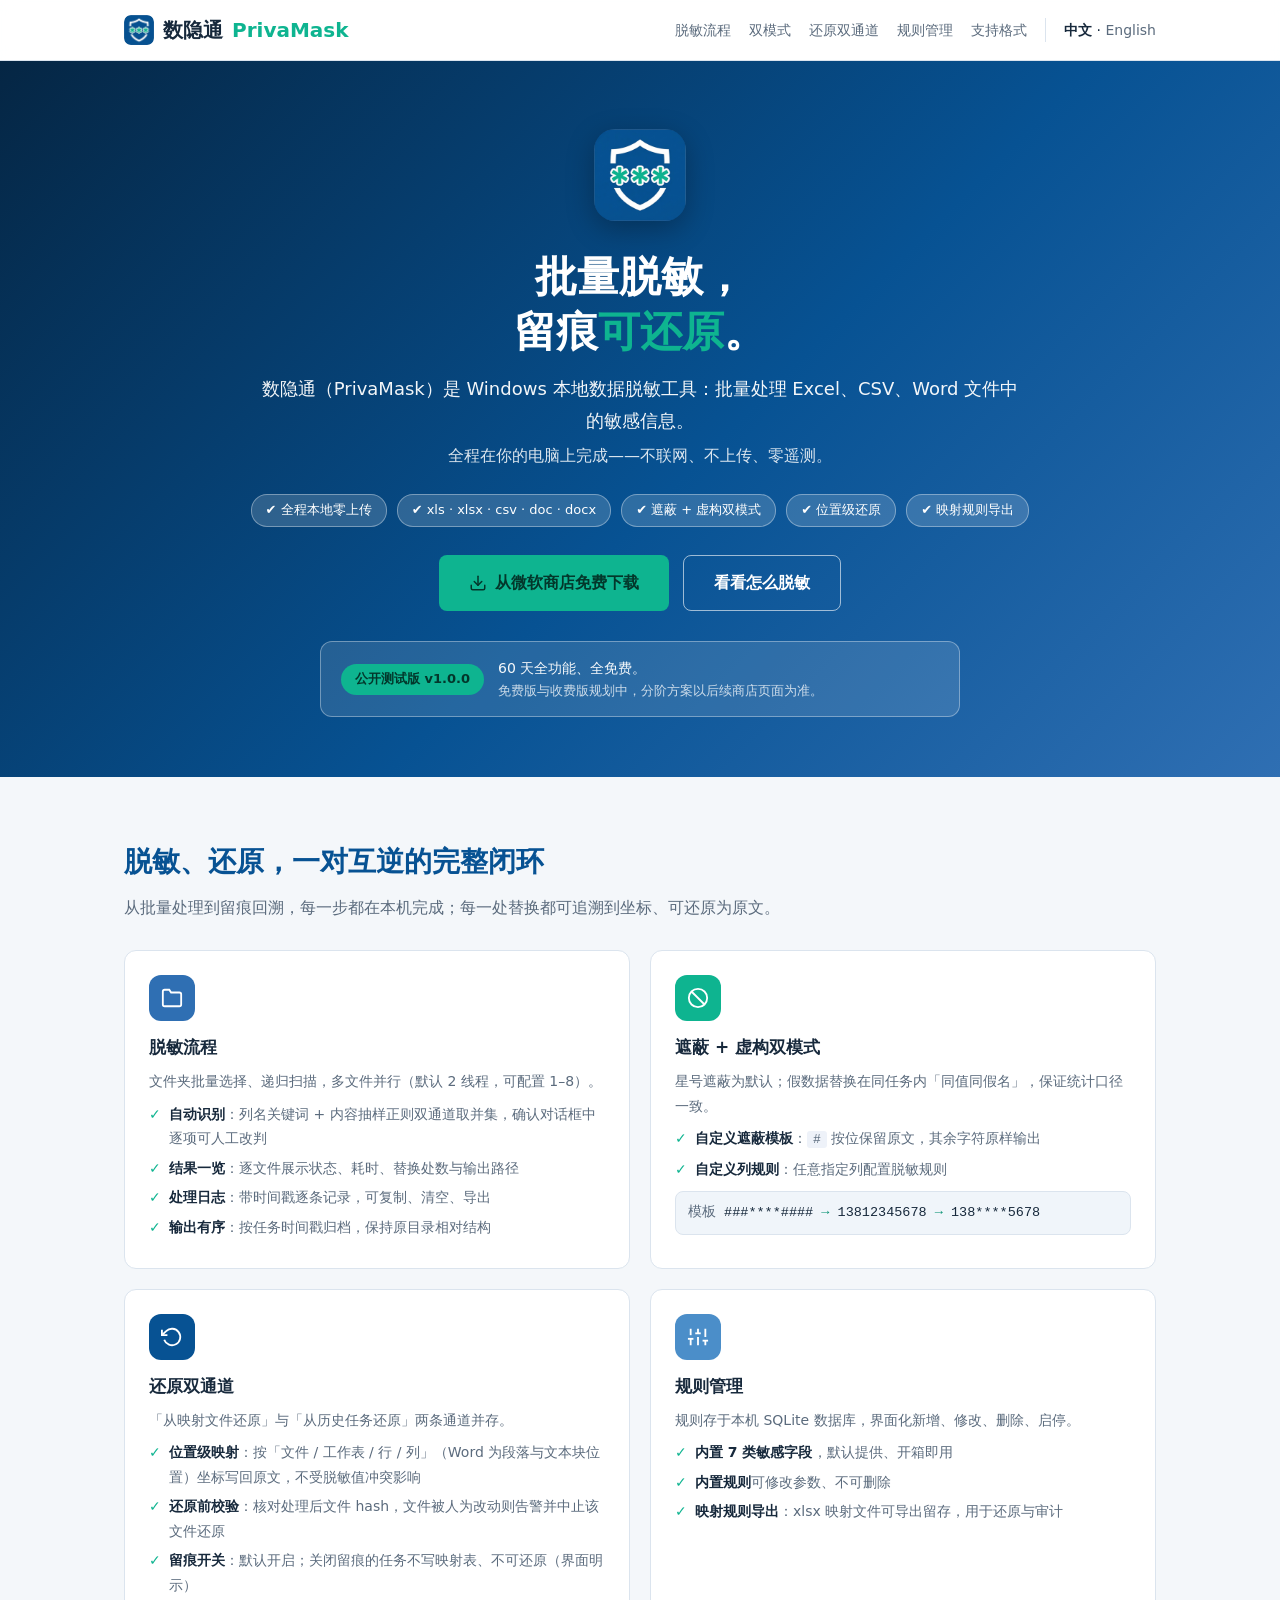
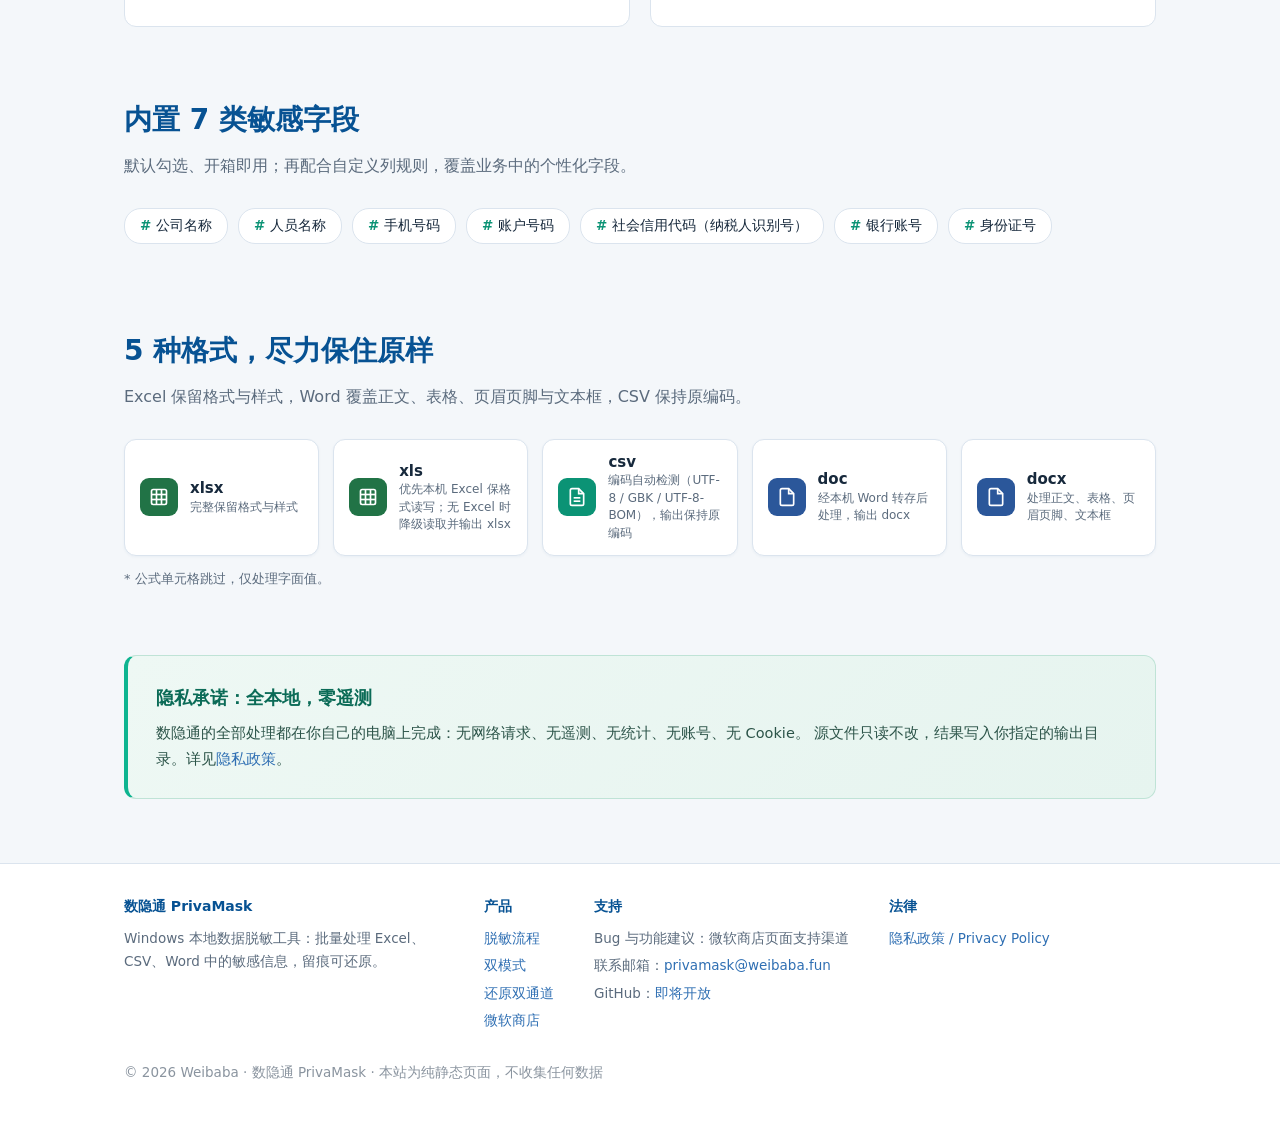
==== index.html @ cf5044ce "v1.0.0" ====
<!DOCTYPE html>
<html lang="zh-CN">
<head>
<meta charset="UTF-8">
<meta name="viewport" content="width=device-width, initial-scale=1.0">
<link rel="icon" href="/favicon.ico" sizes="48x48">
<link rel="icon" type="image/png" sizes="128x128" href="/favicon.png">
<link rel="apple-touch-icon" href="/apple-touch-icon.png">
<meta name="description" content="数隐通（PrivaMask）— Windows 本地数据脱敏工具：批量处理 Excel（xls / xlsx）、CSV、Word（doc / docx）中的敏感信息，遮蔽 + 虚构双模式，位置级还原，全程本地零上传。">
<meta property="og:title" content="数隐通 PrivaMask — 批量脱敏，留痕可还原">
<meta property="og:description" content="Windows 本地数据脱敏工具：xls · xlsx · csv · doc · docx 批量脱敏，遮蔽 + 虚构双模式，位置级还原，映射规则导出，全程本地零上传。">
<meta property="og:type" content="website">
<meta property="og:url" content="https://privamask.weibaba.fun/">
<title>数隐通 PrivaMask — 批量脱敏，留痕可还原 | Windows 本地数据脱敏工具</title>
<link rel="canonical" href="https://privamask.weibaba.fun/">
<link rel="alternate" hreflang="zh-CN" href="https://privamask.weibaba.fun/">
<link rel="alternate" hreflang="en" href="https://privamask.weibaba.fun/en/">
<link rel="alternate" hreflang="x-default" href="https://privamask.weibaba.fun/">
<meta property="og:image" content="https://privamask.weibaba.fun/assets/img/logo.png">
<link rel="stylesheet" href="assets/style.css">
<script type="application/ld+json">
{"@context":"https://schema.org","@type":"SoftwareApplication",
 "name":"PrivaMask 数隐通","operatingSystem":"Windows 10, Windows 11",
 "applicationCategory":"SecurityApplication",
 "url":"https://privamask.weibaba.fun/","softwareVersion":"1.0.0",
 "inLanguage":["zh-CN","en"],
 "description":"Local data masking tool for Windows: batch-masks sensitive data in Excel (xls/xlsx), CSV and Word (doc/docx) files with masking and fake-data modes, position-level restore and full offline processing.",
 "offers":{"@type":"Offer","price":"0","priceCurrency":"USD"},
 "screenshot":"https://privamask.weibaba.fun/"}
</script>
</head>
<body>

<nav>
  <div class="container nav-inner">
    <a class="brand" href="/"><img src="/assets/img/logo.png" alt="数隐通 PrivaMask">数隐通 <span class="dot">PrivaMask</span></a>
    <div class="nav-links">
      <a class="hide-sm" href="#workflow">脱敏流程</a>
      <a class="hide-sm" href="#modes">双模式</a>
      <a class="hide-sm" href="#restore">还原双通道</a>
      <a class="hide-sm" href="#rules">规则管理</a>
      <a class="hide-sm" href="#formats">支持格式</a>
      <span class="lang-switch"><b>中文</b> · <a href="/en/" hreflang="en" lang="en">English</a></span>
    </div>
  </div>
</nav>

<header class="hero">
  <div class="container">
    <img class="hero-logo" src="/assets/img/logo.png" alt="数隐通 PrivaMask">
    <h1>批量脱敏，<br>留痕<span class="key">可还原</span>。</h1>
    <p class="pitch">数隐通（PrivaMask）是 Windows 本地数据脱敏工具：批量处理 Excel、CSV、Word 文件中的敏感信息。</p>
    <p class="sub">全程在你的电脑上完成——不联网、不上传、零遥测。</p>
    <div class="platform-pills">
      <span class="pill">✔ 全程本地零上传</span>
      <span class="pill">✔ xls · xlsx · csv · doc · docx</span>
      <span class="pill">✔ 遮蔽 + 虚构双模式</span>
      <span class="pill">✔ 位置级还原</span>
      <span class="pill">✔ 映射规则导出</span>
    </div>
    <div class="btn-row">
      <a class="btn btn-primary" href="https://apps.microsoft.com/detail/9P75XG3KTHR8">
        <svg width="18" height="18" viewBox="0 0 24 24" fill="none" stroke="currentColor" stroke-width="2" stroke-linecap="round" stroke-linejoin="round"><path d="M21 15v4a2 2 0 0 1-2 2H5a2 2 0 0 1-2-2v-4"/><polyline points="7 10 12 15 17 10"/><line x1="12" y1="15" x2="12" y2="3"/></svg>
        从微软商店免费下载
      </a>
      <a class="btn btn-ghost" href="#workflow">看看怎么脱敏</a>
    </div>
    <div class="ver-card">
      <span class="ver-badge">公开测试版 v1.0.0</span>
      <p>60 天全功能、全免费。
        <small>免费版与收费版规划中，分阶方案以后续商店页面为准。</small></p>
    </div>
  </div>
</header>

<main class="container">

  <!-- ============ 功能区：四块 ============ -->
  <section class="block" id="features">
    <h2 class="title">脱敏、还原，一对互逆的完整闭环</h2>
    <p class="lead">从批量处理到留痕回溯，每一步都在本机完成；每一处替换都可追溯到坐标、可还原为原文。</p>
    <div class="feat-grid">

      <div class="feat" id="workflow">
        <div class="ico c1"><svg width="22" height="22" viewBox="0 0 24 24" fill="none" stroke="currentColor" stroke-width="2"><path d="M22 19a2 2 0 0 1-2 2H4a2 2 0 0 1-2-2V5a2 2 0 0 1 2-2h5l2 3h9a2 2 0 0 1 2 2z"/></svg></div>
        <h3>脱敏流程</h3>
        <p class="note">文件夹批量选择、递归扫描，多文件并行（默认 2 线程，可配置 1–8）。</p>
        <ul class="flist">
          <li><b>自动识别</b>：列名关键词 + 内容抽样正则双通道取并集，确认对话框中逐项可人工改判</li>
          <li><b>结果一览</b>：逐文件展示状态、耗时、替换处数与输出路径</li>
          <li><b>处理日志</b>：带时间戳逐条记录，可复制、清空、导出</li>
          <li><b>输出有序</b>：按任务时间戳归档，保持原目录相对结构</li>
        </ul>
      </div>

      <div class="feat" id="modes">
        <div class="ico c2"><svg width="22" height="22" viewBox="0 0 24 24" fill="none" stroke="currentColor" stroke-width="2"><circle cx="12" cy="12" r="10"/><path d="M4.9 4.9l14.2 14.2"/></svg></div>
        <h3>遮蔽 + 虚构双模式</h3>
        <p class="note">星号遮蔽为默认；假数据替换在同任务内「同值同假名」，保证统计口径一致。</p>
        <ul class="flist">
          <li><b>自定义遮蔽模板</b>：<code>#</code> 按位保留原文，其余字符原样输出</li>
          <li><b>自定义列规则</b>：任意指定列配置脱敏规则</li>
        </ul>
        <div class="demo">
          <span class="cm">模板</span> ###****#### <span class="arrow">→</span> 13812345678 <span class="arrow">→</span> 138****5678
        </div>
      </div>

      <div class="feat" id="restore">
        <div class="ico c3"><svg width="22" height="22" viewBox="0 0 24 24" fill="none" stroke="currentColor" stroke-width="2"><polyline points="1 4 1 10 7 10"/><path d="M3.51 15a9 9 0 1 0 2.13-9.36L1 10"/></svg></div>
        <h3>还原双通道</h3>
        <p class="note">「从映射文件还原」与「从历史任务还原」两条通道并存。</p>
        <ul class="flist">
          <li><b>位置级映射</b>：按「文件 / 工作表 / 行 / 列」（Word 为段落与文本块位置）坐标写回原文，不受脱敏值冲突影响</li>
          <li><b>还原前校验</b>：核对处理后文件 hash，文件被人为改动则告警并中止该文件还原</li>
          <li><b>留痕开关</b>：默认开启；关闭留痕的任务不写映射表、不可还原（界面明示）</li>
        </ul>
      </div>

      <div class="feat" id="rules">
        <div class="ico c4"><svg width="22" height="22" viewBox="0 0 24 24" fill="none" stroke="currentColor" stroke-width="2"><line x1="4" y1="21" x2="4" y2="14"/><line x1="4" y1="10" x2="4" y2="3"/><line x1="12" y1="21" x2="12" y2="12"/><line x1="12" y1="8" x2="12" y2="3"/><line x1="20" y1="21" x2="20" y2="16"/><line x1="20" y1="12" x2="20" y2="3"/><line x1="1" y1="14" x2="7" y2="14"/><line x1="9" y1="8" x2="15" y2="8"/><line x1="17" y1="16" x2="23" y2="16"/></svg></div>
        <h3>规则管理</h3>
        <p class="note">规则存于本机 SQLite 数据库，界面化新增、修改、删除、启停。</p>
        <ul class="flist">
          <li><b>内置 7 类敏感字段</b>，默认提供、开箱即用</li>
          <li><b>内置规则</b>可修改参数、不可删除</li>
          <li><b>映射规则导出</b>：xlsx 映射文件可导出留存，用于还原与审计</li>
        </ul>
      </div>

    </div>
  </section>

  <!-- ============ 内置 7 类 ============ -->
  <section class="block" id="builtin">
    <h2 class="title">内置 7 类敏感字段</h2>
    <p class="lead">默认勾选、开箱即用；再配合自定义列规则，覆盖业务中的个性化字段。</p>
    <div class="tag-row">
      <span class="tag">公司名称</span>
      <span class="tag">人员名称</span>
      <span class="tag">手机号码</span>
      <span class="tag">账户号码</span>
      <span class="tag">社会信用代码（纳税人识别号）</span>
      <span class="tag">银行账号</span>
      <span class="tag">身份证号</span>
    </div>
  </section>

  <!-- ============ 支持格式 ============ -->
  <section class="block" id="formats">
    <h2 class="title">5 种格式，尽力保住原样</h2>
    <p class="lead">Excel 保留格式与样式，Word 覆盖正文、表格、页眉页脚与文本框，CSV 保持原编码。</p>
    <div class="fmt-grid">
      <div class="fmt-chip">
        <div class="f-ico f-xls"><svg width="20" height="20" viewBox="0 0 24 24" fill="none" stroke="currentColor" stroke-width="2"><rect x="3" y="3" width="18" height="18" rx="2"/><path d="M3 9h18"/><path d="M3 15h18"/><path d="M9 3v18"/><path d="M15 3v18"/></svg></div>
        <div><b>xlsx</b><small>完整保留格式与样式</small></div>
      </div>
      <div class="fmt-chip">
        <div class="f-ico f-xls"><svg width="20" height="20" viewBox="0 0 24 24" fill="none" stroke="currentColor" stroke-width="2"><rect x="3" y="3" width="18" height="18" rx="2"/><path d="M3 9h18"/><path d="M3 15h18"/><path d="M9 3v18"/><path d="M15 3v18"/></svg></div>
        <div><b>xls</b><small>优先本机 Excel 保格式读写；无 Excel 时降级读取并输出 xlsx</small></div>
      </div>
      <div class="fmt-chip">
        <div class="f-ico f-csv"><svg width="20" height="20" viewBox="0 0 24 24" fill="none" stroke="currentColor" stroke-width="2"><path d="M14 2H6a2 2 0 0 0-2 2v16a2 2 0 0 0 2 2h12a2 2 0 0 0 2-2V8z"/><polyline points="14 2 14 8 20 8"/><line x1="8" y1="13" x2="16" y2="13"/><line x1="8" y1="17" x2="16" y2="17"/></svg></div>
        <div><b>csv</b><small>编码自动检测（UTF-8 / GBK / UTF-8-BOM），输出保持原编码</small></div>
      </div>
      <div class="fmt-chip">
        <div class="f-ico f-word"><svg width="20" height="20" viewBox="0 0 24 24" fill="none" stroke="currentColor" stroke-width="2"><path d="M14 2H6a2 2 0 0 0-2 2v16a2 2 0 0 0 2 2h12a2 2 0 0 0 2-2V8z"/><polyline points="14 2 14 8 20 8"/></svg></div>
        <div><b>doc</b><small>经本机 Word 转存后处理，输出 docx</small></div>
      </div>
      <div class="fmt-chip">
        <div class="f-ico f-word"><svg width="20" height="20" viewBox="0 0 24 24" fill="none" stroke="currentColor" stroke-width="2"><path d="M14 2H6a2 2 0 0 0-2 2v16a2 2 0 0 0 2 2h12a2 2 0 0 0 2-2V8z"/><polyline points="14 2 14 8 20 8"/></svg></div>
        <div><b>docx</b><small>处理正文、表格、页眉页脚、文本框</small></div>
      </div>
    </div>
    <p class="table-note">* 公式单元格跳过，仅处理字面值。</p>
  </section>

  <!-- ============ 隐私承诺 ============ -->
  <div class="pledge" id="privacy">
    <h3>隐私承诺：全本地，零遥测</h3>
    <p>数隐通的全部处理都在你自己的电脑上完成：无网络请求、无遥测、无统计、无账号、无 Cookie。
    源文件只读不改，结果写入你指定的输出目录。详见<a href="/privacy/">隐私政策</a>。</p>
  </div>

</main>

<footer>
  <div class="container">
    <div class="cols">
      <div style="max-width:320px">
        <h4>数隐通 PrivaMask</h4>
        <p>Windows 本地数据脱敏工具：批量处理 Excel、CSV、Word 中的敏感信息，留痕可还原。</p>
      </div>
      <div>
        <h4>产品</h4>
        <ul>
          <li><a href="#workflow">脱敏流程</a></li>
          <li><a href="#modes">双模式</a></li>
          <li><a href="#restore">还原双通道</a></li>
          <li><a href="https://apps.microsoft.com/detail/9P75XG3KTHR8">微软商店</a></li>
        </ul>
      </div>
      <div>
        <h4>支持</h4>
        <ul>
          <li>Bug 与功能建议：微软商店页面支持渠道</li>
          <li>联系邮箱：<a href="mailto:privamask@weibaba.fun">privamask@weibaba.fun</a></li>
          <li>GitHub：<a href="#">即将开放</a></li>
        </ul>
      </div>
      <div>
        <h4>法律</h4>
        <ul>
          <li><a href="/privacy/">隐私政策 / Privacy Policy</a></li>
        </ul>
      </div>
    </div>
    <p class="legal">© 2026 Weibaba · 数隐通 PrivaMask · 本站为纯静态页面，不收集任何数据</p>
  </div>
</footer>

</body>
</html>
---- assets/style.css ----
/* 数隐通 PrivaMask 官网样式 —— 品牌视觉自应用源图标派生
   主色（任务口径·应用内置图标蓝）#2F6FB3 / 图标底色实测众数 #075293 /
   图标绿花实测众数 #0EB490。系统字体栈，不引用任何外部资源。 */
:root {
  --ink: #17293c; --sub: #5b6b7d; --line: #dbe4ee; --bg: #f4f7fa;
  --accent: #2f6fb3; --accent-d: #255c96; --accent-deep: #075293; --navy: #052644;
  --leaf: #0eb490; --leaf-d: #0b9375;
  --hero1: #052644; --hero2: #2f6fb3; --card: #ffffff;
}
* { box-sizing: border-box; margin: 0; }
html { scroll-behavior: smooth; }
body {
  color: var(--ink); background: var(--bg); line-height: 1.75; font-size: 16px;
  font-family: "Microsoft YaHei UI", "Segoe UI", system-ui, -apple-system, sans-serif;
}
a { color: var(--accent); text-decoration: none; }
a:hover { text-decoration: underline; }
.container { max-width: 1080px; margin: 0 auto; padding: 0 24px; }

/* ---------- 顶部导航 ---------- */
nav {
  position: sticky; top: 0; z-index: 10; background: rgba(255,255,255,.92);
  backdrop-filter: blur(8px); border-bottom: 1px solid var(--line);
}
.nav-inner { display: flex; align-items: center; gap: 20px; height: 60px; }
.brand { font-size: 20px; font-weight: 700; color: var(--ink);
  display: inline-flex; align-items: center; gap: 9px; }
.brand img { height: 30px; width: 30px; border-radius: 7px; display: block; }
.brand .dot { color: var(--leaf); }
.nav-links { margin-left: auto; display: flex; align-items: center; gap: 18px; font-size: 14px; }
.nav-links a { color: var(--sub); }
.lang-switch { border-left: 1px solid var(--line); padding-left: 18px; }
.lang-switch b { color: var(--ink); }

/* ---------- Hero ---------- */
.hero {
  background: linear-gradient(135deg, var(--hero1) 0%, var(--accent-deep) 55%, var(--hero2) 100%);
  color: #fff; padding: 68px 0 60px; text-align: center;
}
.hero-logo {
  height: 92px; width: 92px; border-radius: 21px; display: inline-block;
  box-shadow: 0 8px 28px rgba(0,0,0,.28); margin-bottom: 20px;
}
.hero h1 { font-size: 42px; line-height: 1.3; margin-bottom: 14px; }
.hero h1 .key { color: var(--leaf); }
.hero .pitch { font-size: clamp(15px, 1.9vw, 18px); opacity: .95; max-width: 760px; margin: 0 auto; }
.hero .sub { font-size: clamp(14px, 1.8vw, 16px); opacity: .85; margin-top: 6px; }
.platform-pills { display: flex; gap: 10px; margin: 24px 0 28px; flex-wrap: wrap; justify-content: center; }
.pill {
  font-size: 13px; padding: 4px 14px; border-radius: 16px;
  background: rgba(255,255,255,.16); border: 1px solid rgba(255,255,255,.35);
}
.btn-row { display: flex; gap: 14px; flex-wrap: wrap; justify-content: center; }
.btn {
  display: inline-flex; align-items: center; gap: 8px; padding: 13px 30px;
  border-radius: 8px; font-size: 16px; font-weight: 600; border: none; cursor: pointer;
}
.btn-primary { background: var(--leaf); color: #03372b; }
.btn-primary:hover { background: var(--leaf-d); color: #fff; text-decoration: none; }
.btn-ghost { background: transparent; color: #fff; border: 1px solid rgba(255,255,255,.6); }
.btn-ghost:hover { background: rgba(255,255,255,.12); text-decoration: none; }
.btn svg { flex: none; }

/* 版本卡（Hero 内） */
.ver-card {
  margin: 30px auto 0; max-width: 640px; text-align: left;
  background: rgba(255,255,255,.12); border: 1px solid rgba(255,255,255,.35);
  border-radius: 12px; padding: 14px 20px;
  display: flex; align-items: center; gap: 14px; flex-wrap: wrap;
}
.ver-badge {
  flex: none; font-size: 13px; font-weight: 700; padding: 4px 14px; border-radius: 16px;
  background: var(--leaf); color: #03372b;
}
.ver-card p { font-size: 14px; opacity: .95; }
.ver-card p small { display: block; opacity: .8; font-size: 12.5px; }

/* ---------- 通用区块 ---------- */
section.block { padding: 60px 0 8px; }
h2.title { font-size: 28px; margin-bottom: 8px; color: var(--accent-deep); }
p.lead { color: var(--sub); max-width: 760px; margin-bottom: 28px; }

/* 功能四块（2×2） */
.feat-grid { display: grid; grid-template-columns: repeat(2, 1fr); gap: 20px; }
.feat {
  background: var(--card); border: 1px solid var(--line); border-radius: 12px; padding: 24px;
  transition: transform .18s ease, box-shadow .18s ease, border-color .18s ease;
}
.feat:hover {
  transform: translateY(-3px); box-shadow: 0 10px 24px rgba(7,82,147,.10);
  border-color: #bcd2e8;
}
.feat .ico {
  width: 46px; height: 46px; border-radius: 12px; display: flex;
  align-items: center; justify-content: center; margin-bottom: 12px; color: #fff;
}
.feat .ico.c1 { background: var(--accent); }
.feat .ico.c2 { background: var(--leaf); }
.feat .ico.c3 { background: var(--accent-deep); }
.feat .ico.c4 { background: #4b8ec9; }
.feat h3 { font-size: 17px; margin-bottom: 6px; }
.feat p.note { font-size: 14px; color: var(--sub); margin-bottom: 8px; }
ul.flist { list-style: none; padding: 0; margin: 4px 0 0; }
ul.flist li { font-size: 14px; color: var(--sub); margin: 5px 0; padding-left: 20px; position: relative; }
ul.flist li::before { content: "✓"; position: absolute; left: 0; color: var(--leaf); font-weight: 700; }
ul.flist li b { color: var(--ink); }
code { background: #eef2f9; border-radius: 3px; padding: 1px 6px; font-size: 13px; }

/* 双模式演示行 */
.demo {
  margin-top: 10px; background: #f0f5fa; border: 1px solid var(--line); border-radius: 8px;
  padding: 9px 12px; font-size: 13.5px; color: var(--ink);
  font-family: Consolas, "Courier New", monospace; line-height: 1.7; overflow-x: auto;
}
.demo .arrow { color: var(--leaf-d); font-weight: 700; }
.demo .cm { color: var(--sub); font-family: "Microsoft YaHei UI", "Segoe UI", sans-serif; }

/* 支持格式芯片 */
.fmt-grid { display: grid; grid-template-columns: repeat(5, 1fr); gap: 14px; }
.fmt-chip {
  background: var(--card); border: 1px solid var(--line); border-radius: 12px;
  padding: 13px 15px; display: flex; align-items: center; gap: 12px;
  box-shadow: 0 1px 3px rgba(7,82,147,.05);
}
.fmt-chip .f-ico {
  width: 38px; height: 38px; border-radius: 9px; flex: none;
  display: flex; align-items: center; justify-content: center; color: #fff;
}
.fmt-chip b { font-size: 15px; display: block; line-height: 1.3; }
.fmt-chip small { font-size: 12px; color: var(--sub); display: block; line-height: 1.45; }
.f-xls { background: #217346; }
.f-word { background: #2b579a; }
.f-csv { background: #0b9375; }
.table-note { font-size: 13px; color: var(--sub); margin-top: 12px; }

/* 内置 7 类字段芯片 */
.tag-row { display: flex; flex-wrap: wrap; gap: 10px; margin: 4px 0 14px; }
.tag {
  font-size: 13.5px; padding: 5px 15px; border-radius: 17px;
  background: #fff; border: 1px solid var(--line); color: var(--ink);
}
.tag::before { content: "# "; color: var(--leaf-d); font-weight: 700; }

/* 隐私承诺块 */
.pledge {
  margin: 56px 0 8px; background: linear-gradient(135deg, #eef8f4, #e6f4ef);
  border: 1px solid #bfe3d6; border-left: 4px solid var(--leaf);
  border-radius: 12px; padding: 26px 28px;
}
.pledge h3 { font-size: 18px; margin-bottom: 8px; color: #0b6b57; }
.pledge p { font-size: 14.5px; color: #2c5449; }

/* 页脚 */
footer { border-top: 1px solid var(--line); margin-top: 64px; padding: 30px 0 44px;
  color: var(--sub); font-size: 13.5px; background: #fff; }
footer .cols { display: flex; gap: 40px; flex-wrap: wrap; }
footer h4 { color: var(--accent-deep); font-size: 14px; margin-bottom: 8px; }
footer ul { list-style: none; padding: 0; }
footer li { margin: 4px 0; }
footer .legal { margin-top: 24px; color: #8a949f; }

@media (max-width: 820px) {
  .feat-grid { grid-template-columns: 1fr; }
  .fmt-grid { grid-template-columns: 1fr 1fr; }
  .hero h1 { font-size: 30px; }
  .nav-links a.hide-sm { display: none; }
}
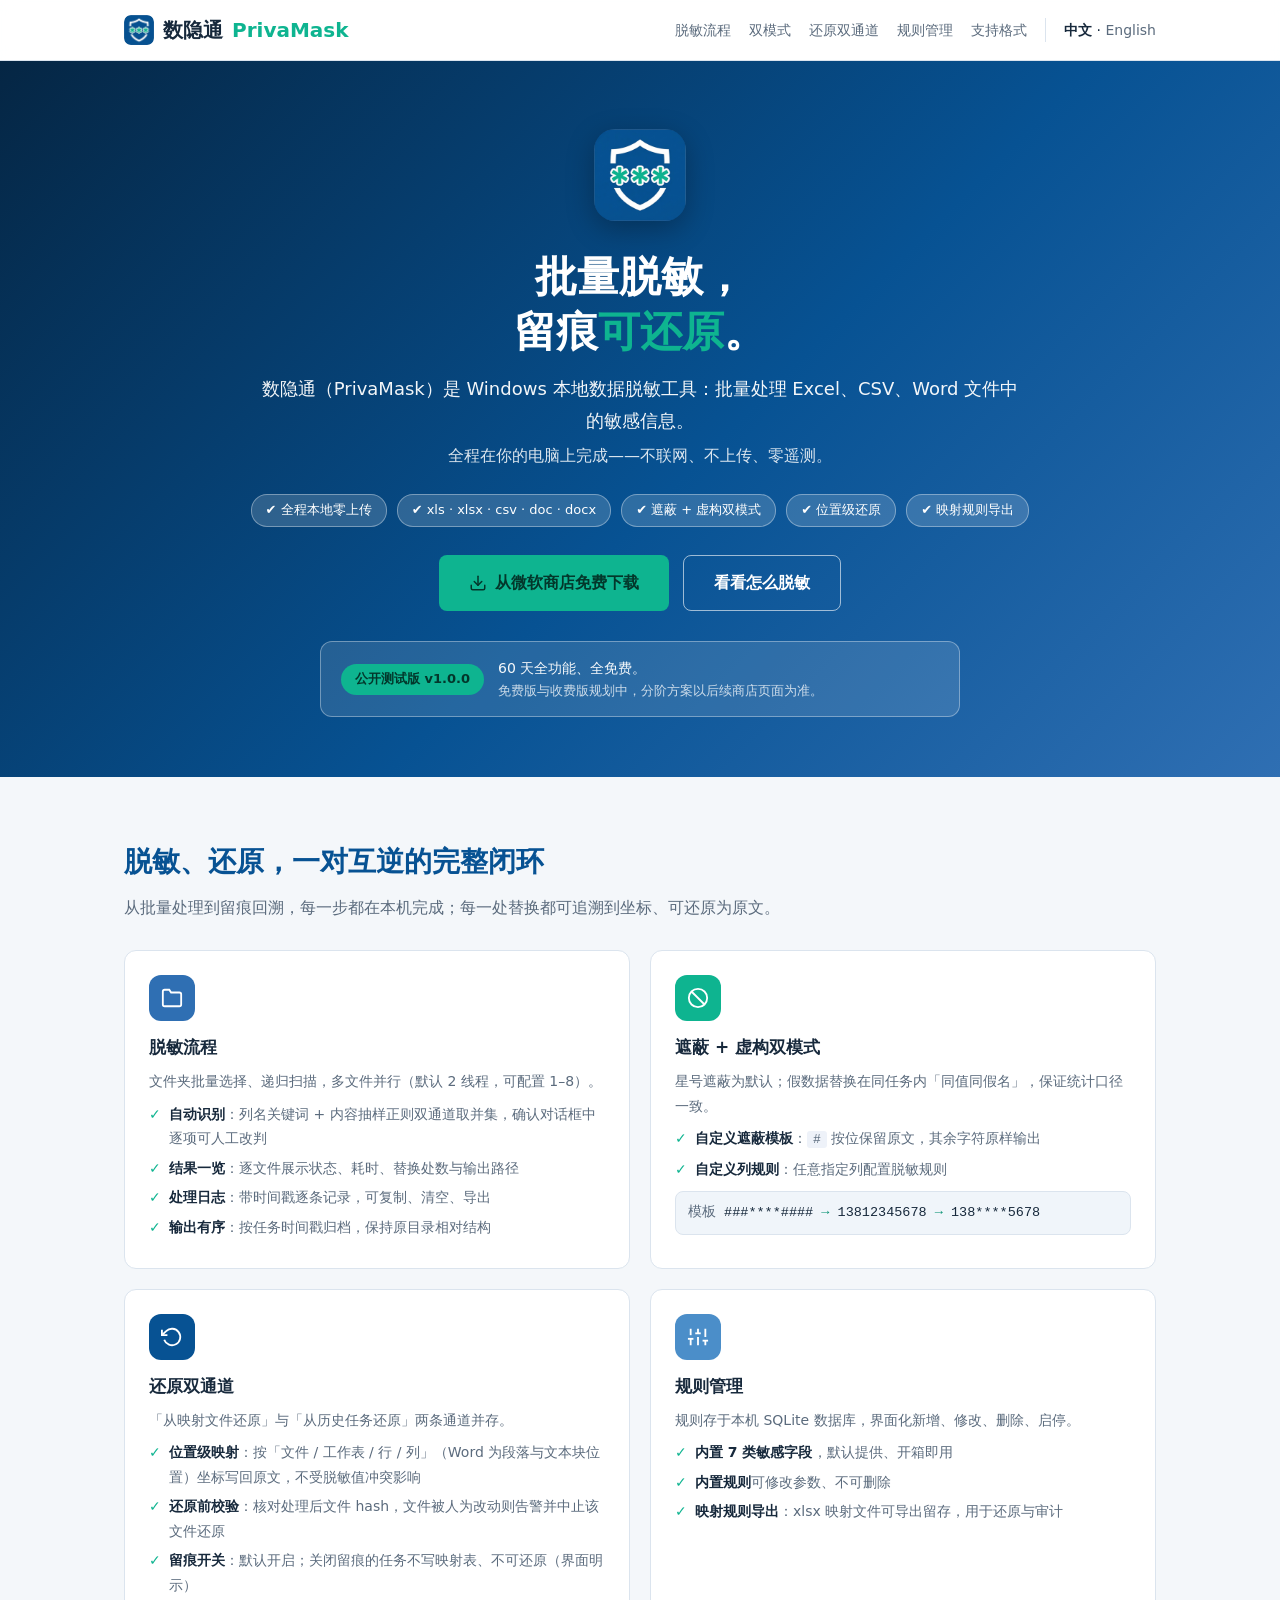
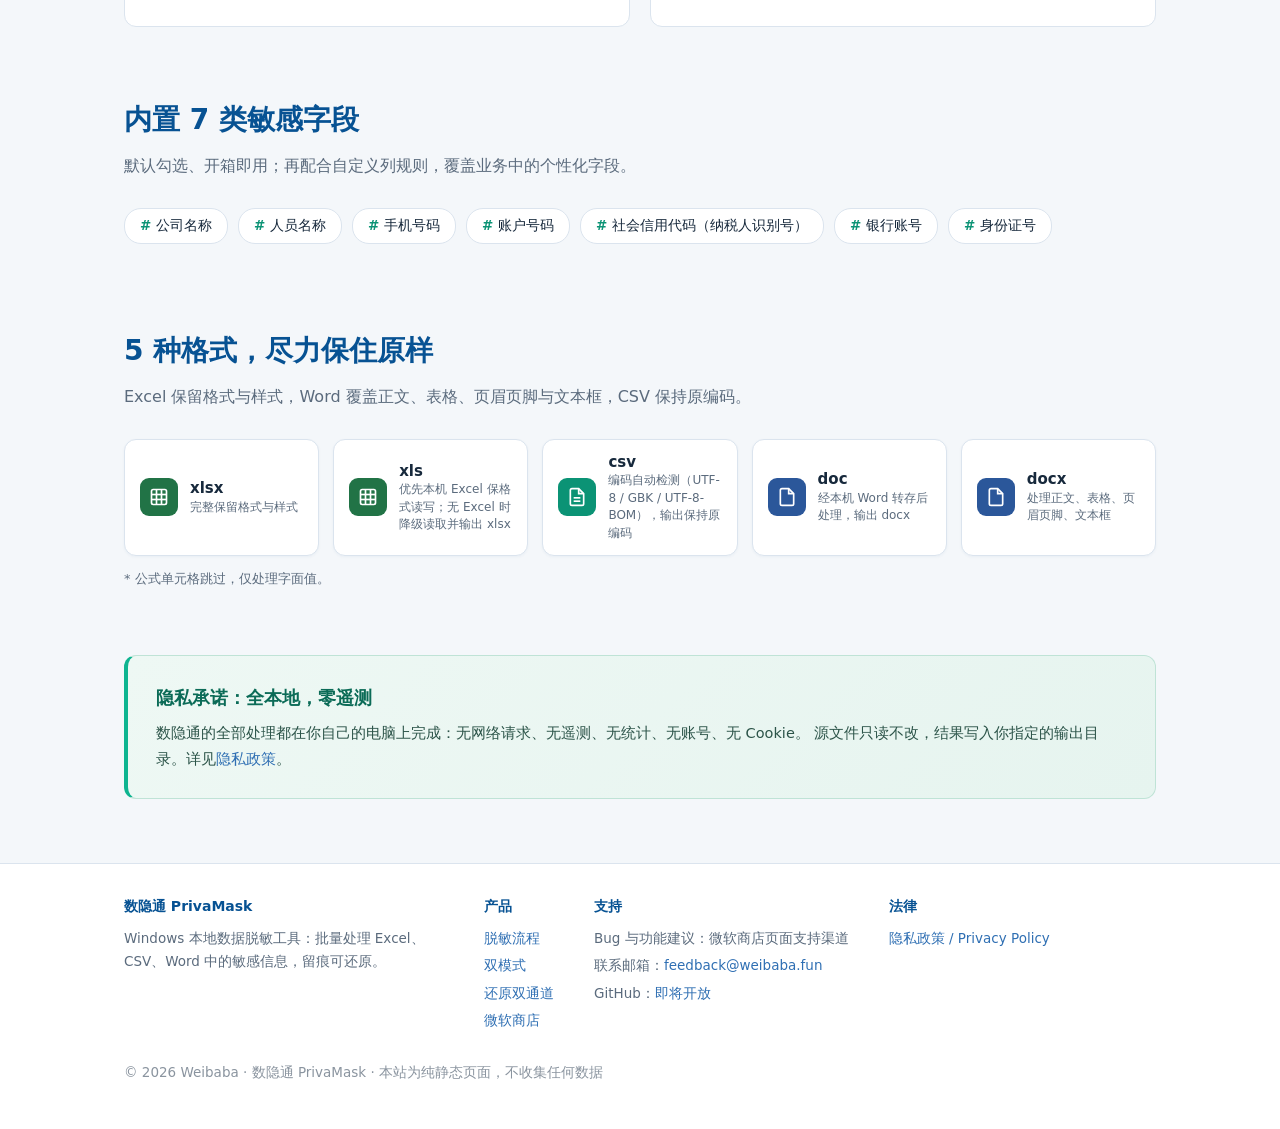
==== commit ff75a060: "v1.0.2" ====
--- a/index.html
+++ b/index.html
@@ -204,7 +204,7 @@
         <h4>支持</h4>
         <ul>
           <li>Bug 与功能建议：微软商店页面支持渠道</li>
-          <li>联系邮箱：<a href="mailto:privamask@weibaba.fun">privamask@weibaba.fun</a></li>
+          <li>联系邮箱：<a href="mailto:feedback@weibaba.fun">feedback@weibaba.fun</a></li>
           <li>GitHub：<a href="#">即将开放</a></li>
         </ul>
       </div>
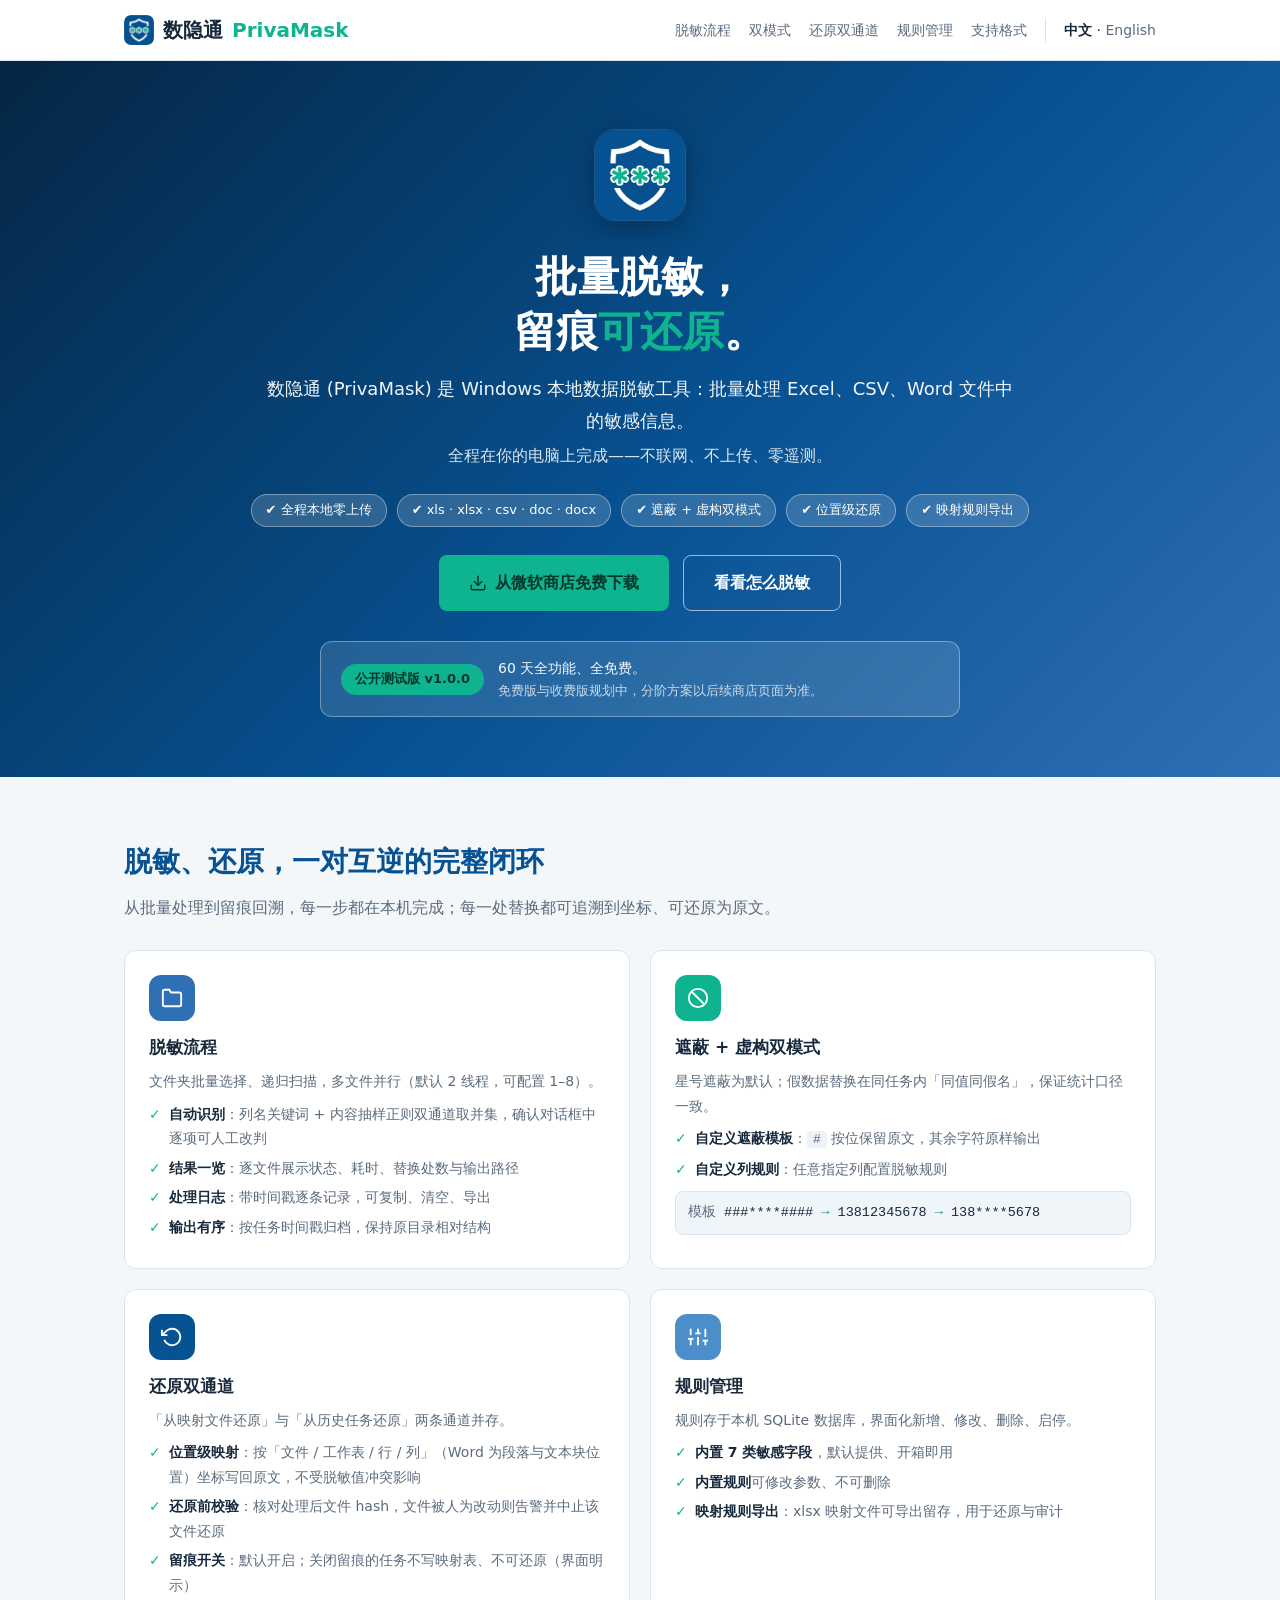
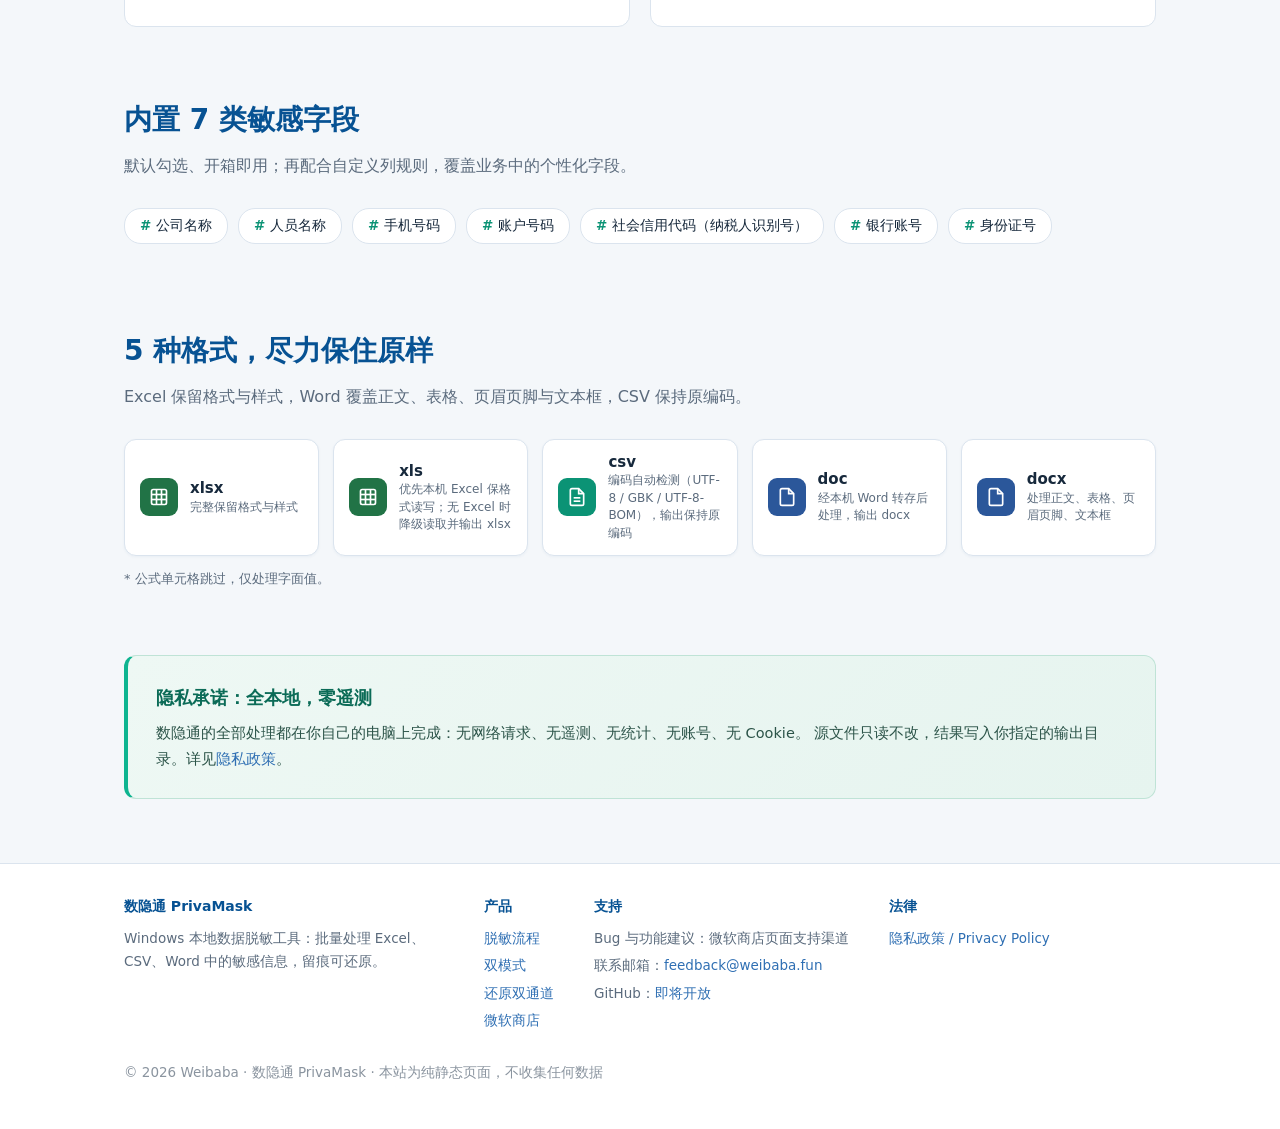
==== commit b08e83bd: "v1.0.3" ====
--- a/index.html
+++ b/index.html
@@ -6,7 +6,7 @@
 <link rel="icon" href="/favicon.ico" sizes="48x48">
 <link rel="icon" type="image/png" sizes="128x128" href="/favicon.png">
 <link rel="apple-touch-icon" href="/apple-touch-icon.png">
-<meta name="description" content="数隐通（PrivaMask）— Windows 本地数据脱敏工具：批量处理 Excel（xls / xlsx）、CSV、Word（doc / docx）中的敏感信息，遮蔽 + 虚构双模式，位置级还原，全程本地零上传。">
+<meta name="description" content="数隐通 (PrivaMask) — Windows 本地数据脱敏工具：批量处理 Excel（xls / xlsx）、CSV、Word（doc / docx）中的敏感信息，遮蔽 + 虚构双模式，位置级还原，全程本地零上传。">
 <meta property="og:title" content="数隐通 PrivaMask — 批量脱敏，留痕可还原">
 <meta property="og:description" content="Windows 本地数据脱敏工具：xls · xlsx · csv · doc · docx 批量脱敏，遮蔽 + 虚构双模式，位置级还原，映射规则导出，全程本地零上传。">
 <meta property="og:type" content="website">
@@ -49,7 +49,7 @@
   <div class="container">
     <img class="hero-logo" src="/assets/img/logo.png" alt="数隐通 PrivaMask">
     <h1>批量脱敏，<br>留痕<span class="key">可还原</span>。</h1>
-    <p class="pitch">数隐通（PrivaMask）是 Windows 本地数据脱敏工具：批量处理 Excel、CSV、Word 文件中的敏感信息。</p>
+    <p class="pitch">数隐通 (PrivaMask) 是 Windows 本地数据脱敏工具：批量处理 Excel、CSV、Word 文件中的敏感信息。</p>
     <p class="sub">全程在你的电脑上完成——不联网、不上传、零遥测。</p>
     <div class="platform-pills">
       <span class="pill">✔ 全程本地零上传</span>
